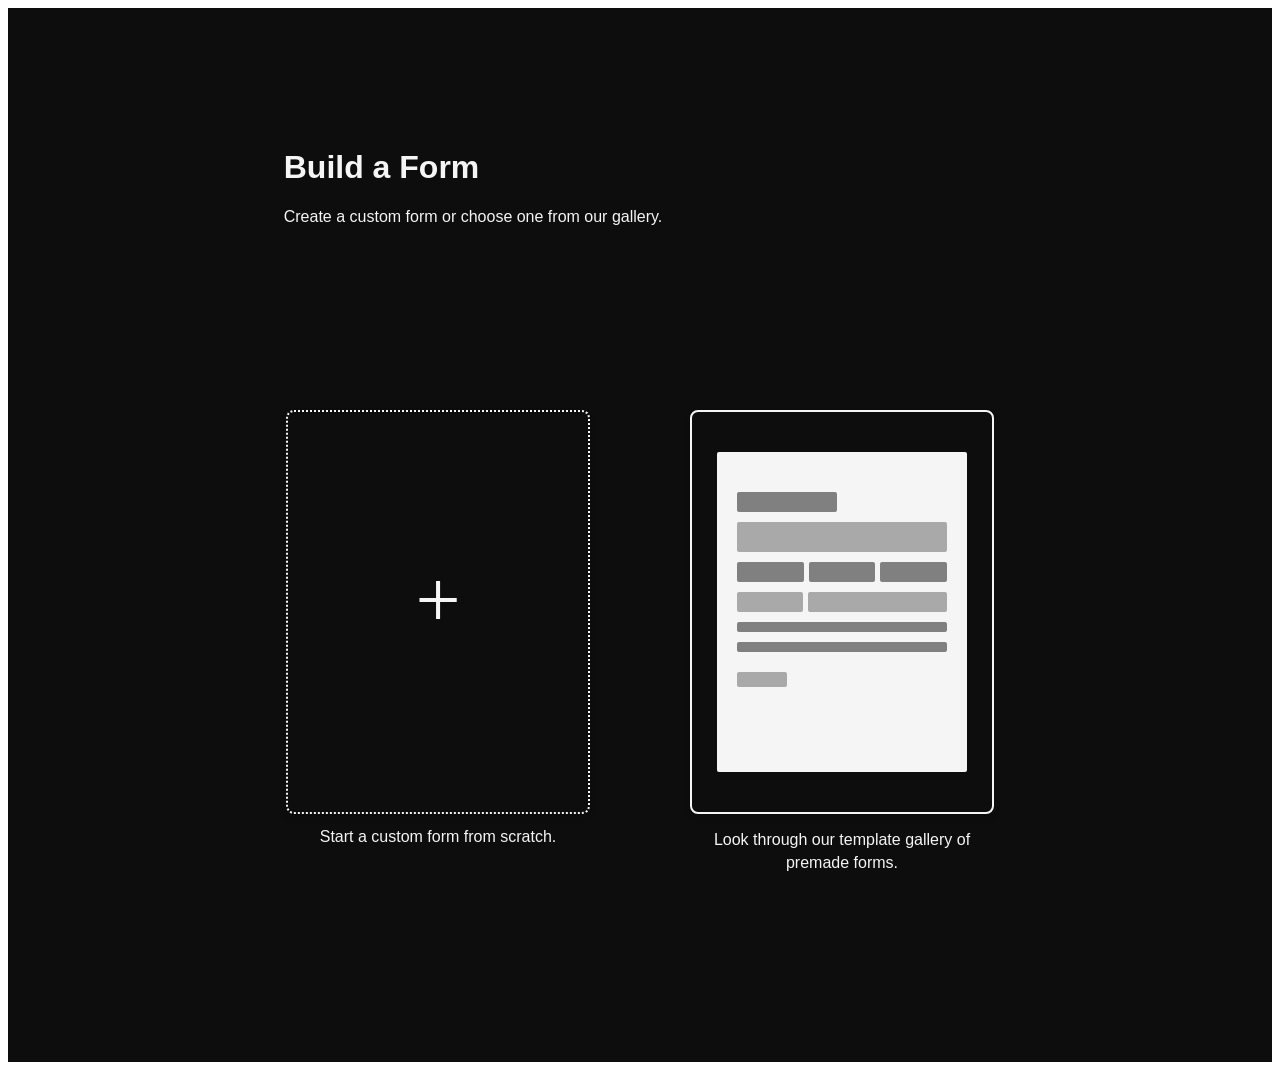
==== index.html @ 1c666b49 "forgot to add the updated styles to the intro or index page whichever you want to call it for the ne" ====
<!DOCTYPE html>
<html lang="en">

<head>
    <meta charset="UTF-8">
    <meta name="viewport" content="width=device-width, initial-scale=1.0">
    <title>Secure Form Builder - Introductory Page</title>
    <!--and links-->

    <style>
        .full_splash_container {
            display: flex;
            flex-direction: column;
            background: rgba(0, 0, 0, 0.95);
            width: 100%;
            justify-content: center;
            align-items: center;
            padding-top: 40px;
        }


        .text_instruction {
            color: #f5f5f5;
            font-family: Helvetica;
            position: relative;
            left: -167px;
            font-weight: 300;
            top: 80px
        }

        .form_builder_entry_screen {
            display: flex;
            width: 100%;
            justify-content: center;
            align-items: center;
            height: 100vh;
            gap: 100px;
        }

        .build_form_from_scratch,
        .build_form_from_template,
        .last_form_you_were_working_on {
            transition: transform 0.3s ease, box-shadow 0.3s ease;
            box-shadow: 0 4px 6px rgba(0, 0, 0, 0.1);
        }

        .build_form_from_scratch {
            border-radius: 8px;
            height: 400px;
            border: 2px dotted #f5f5f5;
            width: 300px;
            display: flex;
            justify-content: center;
            align-items: center;
            flex-direction: column;
        }

        .build_form_from_scratch:hover {
            transform: translateY(-5px);
            box-shadow: 0 6px 12px rgba(0, 0, 0, 0.2);
        }

        .build_form_from_scratch .inner_plus,
        .reload_old_form_icon {
            color: #f5f5f5;
            font-size: 80px;
        }

        .build_form_from_template {
            border-radius: 8px;
            height: 400px;
            border: 2px solid #f5f5f5;
            width: 300px;
            display: flex;
            justify-content: center;
            align-items: center;
            flex-direction: column;
        }

        .build_form_from_template:hover {
            transform: translateY(-5px);
            box-shadow: 0 6px 12px rgba(0, 0, 0, 0.2);
        }

        .build_form_from_template .inner_doc_template_example {
            width: 70%;
            height: 70%;
            background-color: #f5f5f5;
            border-radius: 2px;
            display: flex;
            flex-direction: column;
            padding: 20px;
        }

        .last_form_you_were_working_on {
            border-radius: 8px;
            height: 400px;
            border: 2px solid #f5f5f5;
            width: 300px;
            display: flex;
            justify-content: center;
            align-items: center;
            flex-direction: column;
        }

        .inner_doc_template_example {
            position: relative;
            top: 23px;
        }

        .build_form_from_scratch .instructional_text {
            position: relative;
            top: 180px;
            color: #f5f5f5;
            font-family: Helvetica;
            line-height: 1.4;
            text-align: center;
        }

        .build_form_from_template .instructional_text {
            position: relative;
            top: 80px;
            color: #f5f5f5;
            font-family: Helvetica;
            line-height: 1.4;
            text-align: center;
        }

        .inner_top_header_ex {
            width: 100px;
            height: 20px;
            background-color: grey;
            margin-top: 20px;
            border-radius: 2px;
        }

        .description_icon_spot {
            width: 100%;
            height: 30px;
            background-color: darkgrey;
            margin-top: 10px;
            border-radius: 2px;
        }

        .quarter_position_container {
            display: flex;
            align-items: center;
            gap: 5px;
            margin-top: 10px;
        }

        .quarter_position_container .quarter_form_icon {
            width: 33.33%;
            height: 20px;
            background-color: grey;
            border-radius: 2px;
        }

        .three_quarter_one_quarter_container {
            display: flex;
            width: 100%;
            gap: 5px;
            margin-top: 10px;
        }

        .one_quarter_ex,
        .three_quarter_ex {
            background-color: darkgrey;
            height: 20px;
            border-radius: 2px;

        }

        .one_quarter_ex {
            width: 33.33%;
        }

        .three_quarter_ex {
            width: 70%;
        }

        .long_bar_icon {
            width: 100%;
            height: 10px;
            background-color: grey;
            margin-top: 10px;
            border-radius: 2px;
        }

        .button_icon_ex {
            background-color: darkgrey;
            width: 50px;
            height: 15px;
            margin-top: 20px;
            border-radius: 2px;
        }
    </style>
</head>


<body>




    <div class="full_splash_container">
        <div class="text_instruction">
            <h1>Build a Form</h1>
            <p>Create a custom form or choose one from our gallery.</p>
        </div>
        <div class="form_builder_entry_screen">
            <div class="build_form_from_scratch">
                <div class="inner_plus">+</div>
                <div class="instructional_text">
                    <span>Start a custom form from scratch.</span>
                </div>
            </div>
            <div class="build_form_from_template">
                <div class="inner_doc_template_example">
                    <div class="inner_top_header_ex"></div>
                    <div class="description_icon_spot"></div>
                    <div class="quarter_position_container">
                        <div class="quarter_form_icon"></div>
                        <div class="quarter_form_icon"></div>
                        <div class="quarter_form_icon"></div>
                    </div>
                    <div class="three_quarter_one_quarter_container">
                        <div class="one_quarter_ex"></div>
                        <div class="three_quarter_ex"></div>
                    </div>
                    <div class="long_bar_icon"></div>
                    <div class="long_bar_icon"></div>

                    <div class="button_icon_ex"></div>

                </div>
                <div class="instructional_text">
                    <span>Look through our template gallery of premade forms.</span>
                </div>
            </div>

            <div class="last_form_you_were_working_on">
                <div class="reload_old_form_icon">...</div>
            </div>
        </div>
    </div>





    <script>
        //If Local Storage Show Extra Card Option If not Dont
        document.addEventListener('DOMContentLoaded', function () {
            // Check if there is recent activity (formData in localStorage)
            if (localStorage.getItem('formData')) {
                // Show the div indicating recent activity
                document.querySelector('.last_form_you_were_working_on').style.display = 'block';
            } else {
                // Hide the div indicating recent activity
                document.querySelector('.last_form_you_were_working_on').style.display = 'none';
            }
        });

        //If click on blank option take to blank page using hash
        document.querySelector('.build_form_from_scratch').addEventListener('click', function () {
            window.location.href = 'form_builder_app.html#blank';
        });

        //If click on template take to builder with template hash 
        document.querySelector('.build_form_from_template').addEventListener('click', function () {
            window.location.href = 'form_builder_app.html#template';
        });

        document.querySelector('.build_form_from_template').addEventListener('click', function () {
            window.location.href = 'form_builder_app.html#previousSave';
        });
    </script>




</body>



</html>
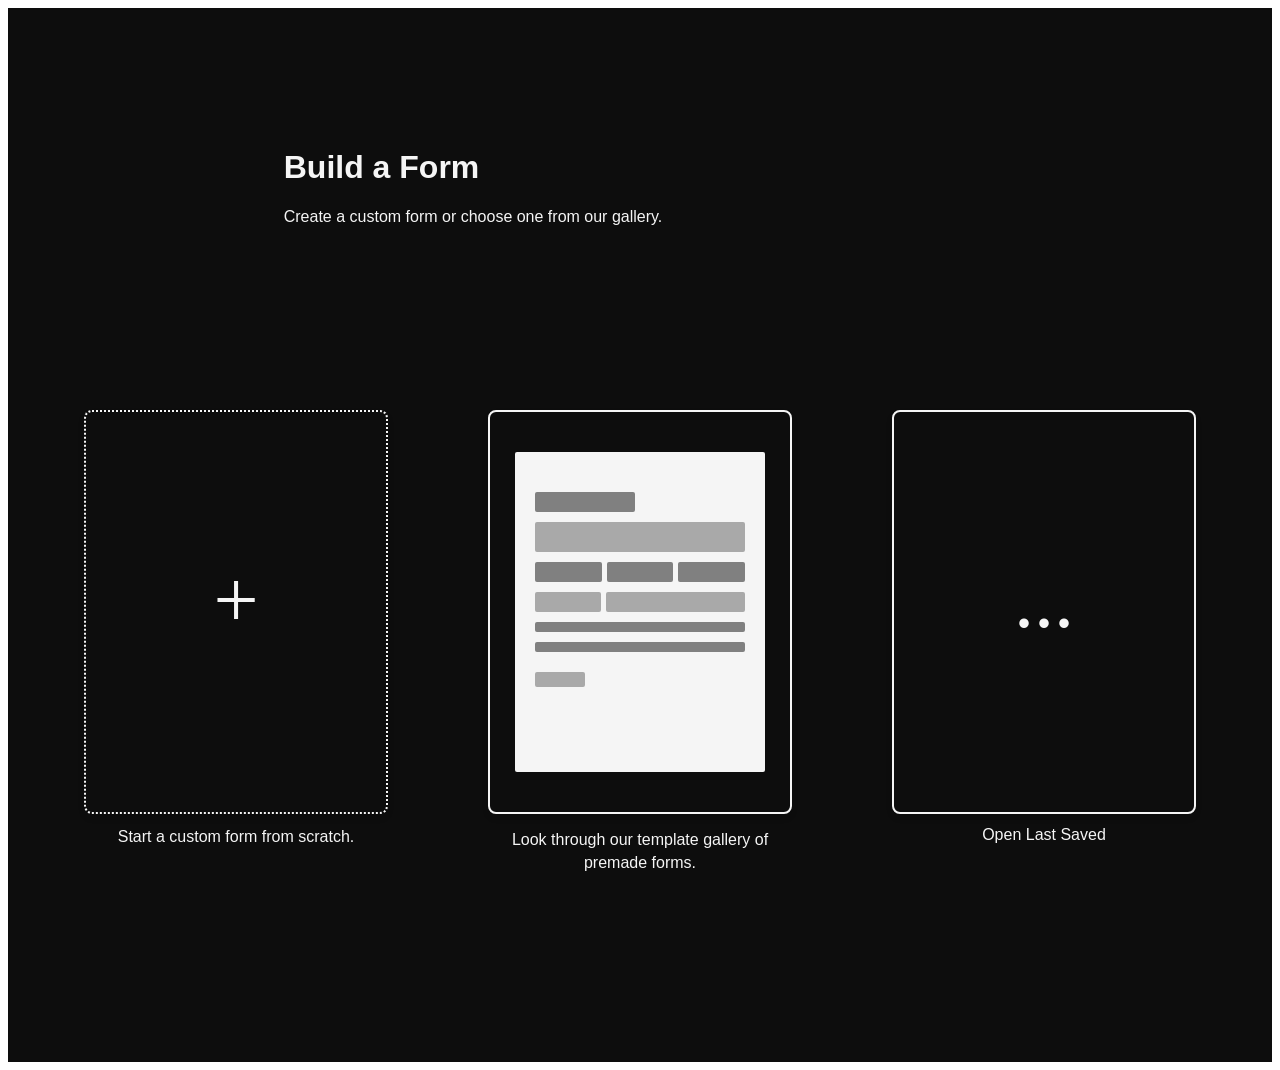
==== commit 657fb79a: "Updated 3rd option on intro screen to show last date saved and fixed css" ====
--- a/index.html
+++ b/index.html
@@ -18,14 +18,13 @@
             padding-top: 40px;
         }
 
-
         .text_instruction {
             color: #f5f5f5;
             font-family: Helvetica;
             position: relative;
             left: -167px;
             font-weight: 300;
-            top: 80px
+            top: 80px;
         }
 
         .form_builder_entry_screen {
@@ -35,6 +34,12 @@
             align-items: center;
             height: 100vh;
             gap: 100px;
+        }
+
+        .build_form_from_scratch:hover,
+        .build_form_from_template:hover,
+        .last_form_you_were_working_on:hover {
+            cursor: pointer;
         }
 
         .build_form_from_scratch,
@@ -97,10 +102,15 @@
             height: 400px;
             border: 2px solid #f5f5f5;
             width: 300px;
-            display: flex;
-            justify-content: center;
-            align-items: center;
-            flex-direction: column;
+            display: flex !important;
+            justify-content: center !important;
+            align-items: center !important;
+            flex-direction: column !important;
+        }
+
+        .last_form_you_were_working_on:hover {
+            transform: translateY(-5px);
+            box-shadow: 0 6px 12px rgba(22, 94, 130, 0.2);
         }
 
         .inner_doc_template_example {
@@ -120,6 +130,15 @@
         .build_form_from_template .instructional_text {
             position: relative;
             top: 80px;
+            color: #f5f5f5;
+            font-family: Helvetica;
+            line-height: 1.4;
+            text-align: center;
+        }
+
+        .last_form_you_were_working_on .instructional_text {
+            position: relative;
+            top: 178px;
             color: #f5f5f5;
             font-family: Helvetica;
             line-height: 1.4;
@@ -168,7 +187,6 @@
             background-color: darkgrey;
             height: 20px;
             border-radius: 2px;
-
         }
 
         .one_quarter_ex {
@@ -241,6 +259,10 @@
 
             <div class="last_form_you_were_working_on">
                 <div class="reload_old_form_icon">...</div>
+                <div class="instructional_text">
+                    <span>Open Last Saved</span>
+                    <span class="savedTime"></span>
+                </div>
             </div>
         </div>
     </div>
@@ -250,36 +272,51 @@
 
 
     <script>
-        //If Local Storage Show Extra Card Option If not Dont
         document.addEventListener('DOMContentLoaded', function () {
             // Check if there is recent activity (formData in localStorage)
             if (localStorage.getItem('formData')) {
                 // Show the div indicating recent activity
                 document.querySelector('.last_form_you_were_working_on').style.display = 'block';
+                // Retrieve the last saved datetime
+                const lastSavedDateTime = new Date(Number(localStorage.getItem('lastSavedDateTime')));
+                // Display the last saved datetime in a specific format (e.g., MM/DD/YYYY HH:MM:SS)
+                document.querySelector('.savedTime').textContent = lastSavedDateTime.toLocaleString();
             } else {
                 // Hide the div indicating recent activity
                 document.querySelector('.last_form_you_were_working_on').style.display = 'none';
             }
         });
 
-        //If click on blank option take to blank page using hash
+        // If click on blank option, take to blank page using hash and clear localStorage
         document.querySelector('.build_form_from_scratch').addEventListener('click', function () {
+            localStorage.clear();
             window.location.href = 'form_builder_app.html#blank';
         });
 
-        //If click on template take to builder with template hash 
+        // If click on template, take to builder with template hash
         document.querySelector('.build_form_from_template').addEventListener('click', function () {
             window.location.href = 'form_builder_app.html#template';
         });
 
-        document.querySelector('.build_form_from_template').addEventListener('click', function () {
-            window.location.href = 'form_builder_app.html#previousSave';
+        // If click on previousSave and localStorage has data, take to previousSave page without clearing localStorage
+        document.querySelector('.last_form_you_were_working_on').addEventListener('click', function () {
+            // Check if formData is present in localStorage
+            if (localStorage.getItem('formData')) {
+                // If present, redirect to the blank page without clearing localStorage
+                window.location.href = 'form_builder_app.html#blank';
+            } else {
+                // If not present, do nothing
+                // Alternatively, you can redirect to a default page or display a message
+            }
         });
     </script>
 
 
 
 
+
+
+
 </body>
 
 
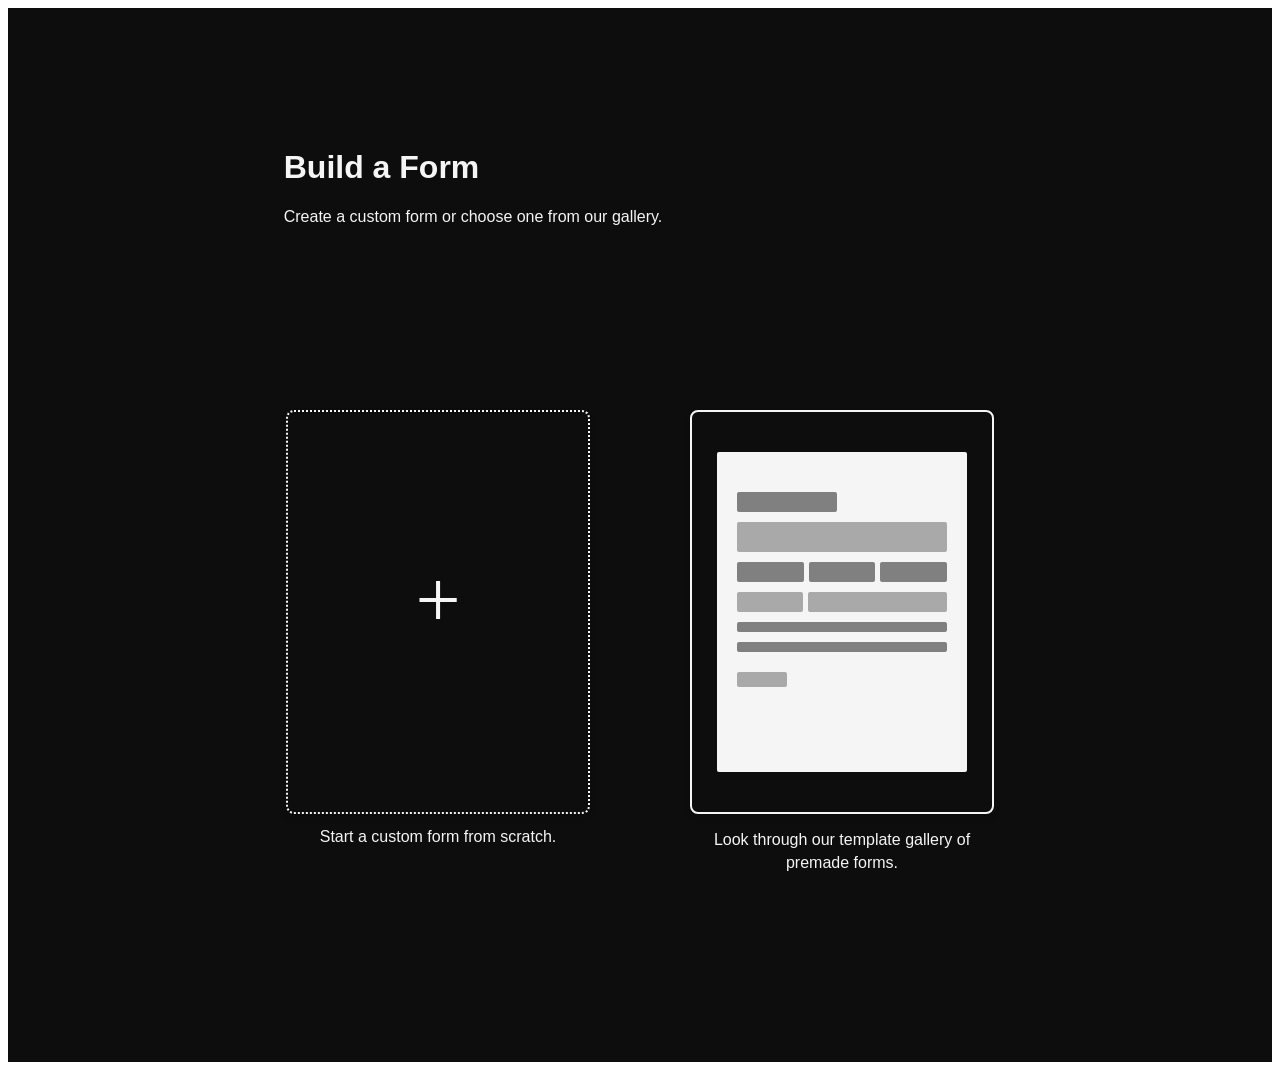
==== commit 77b6f516: "updated to hide last opened file card if no formData present" ====
--- a/index.html
+++ b/index.html
@@ -102,7 +102,7 @@
             height: 400px;
             border: 2px solid #f5f5f5;
             width: 300px;
-            display: flex !important;
+            display: flex;
             justify-content: center !important;
             align-items: center !important;
             flex-direction: column !important;
@@ -277,10 +277,11 @@
             if (localStorage.getItem('formData')) {
                 // Show the div indicating recent activity
                 document.querySelector('.last_form_you_were_working_on').style.display = 'block';
-                // Retrieve the last saved datetime
+
+                // Display the last saved datetime
                 const lastSavedDateTime = new Date(Number(localStorage.getItem('lastSavedDateTime')));
-                // Display the last saved datetime in a specific format (e.g., MM/DD/YYYY HH:MM:SS)
-                document.querySelector('.savedTime').textContent = lastSavedDateTime.toLocaleString();
+                document.querySelector('.savedTime').textContent = lastSavedDateTime
+            .toLocaleString(); // Display in a human-readable format
             } else {
                 // Hide the div indicating recent activity
                 document.querySelector('.last_form_you_were_working_on').style.display = 'none';
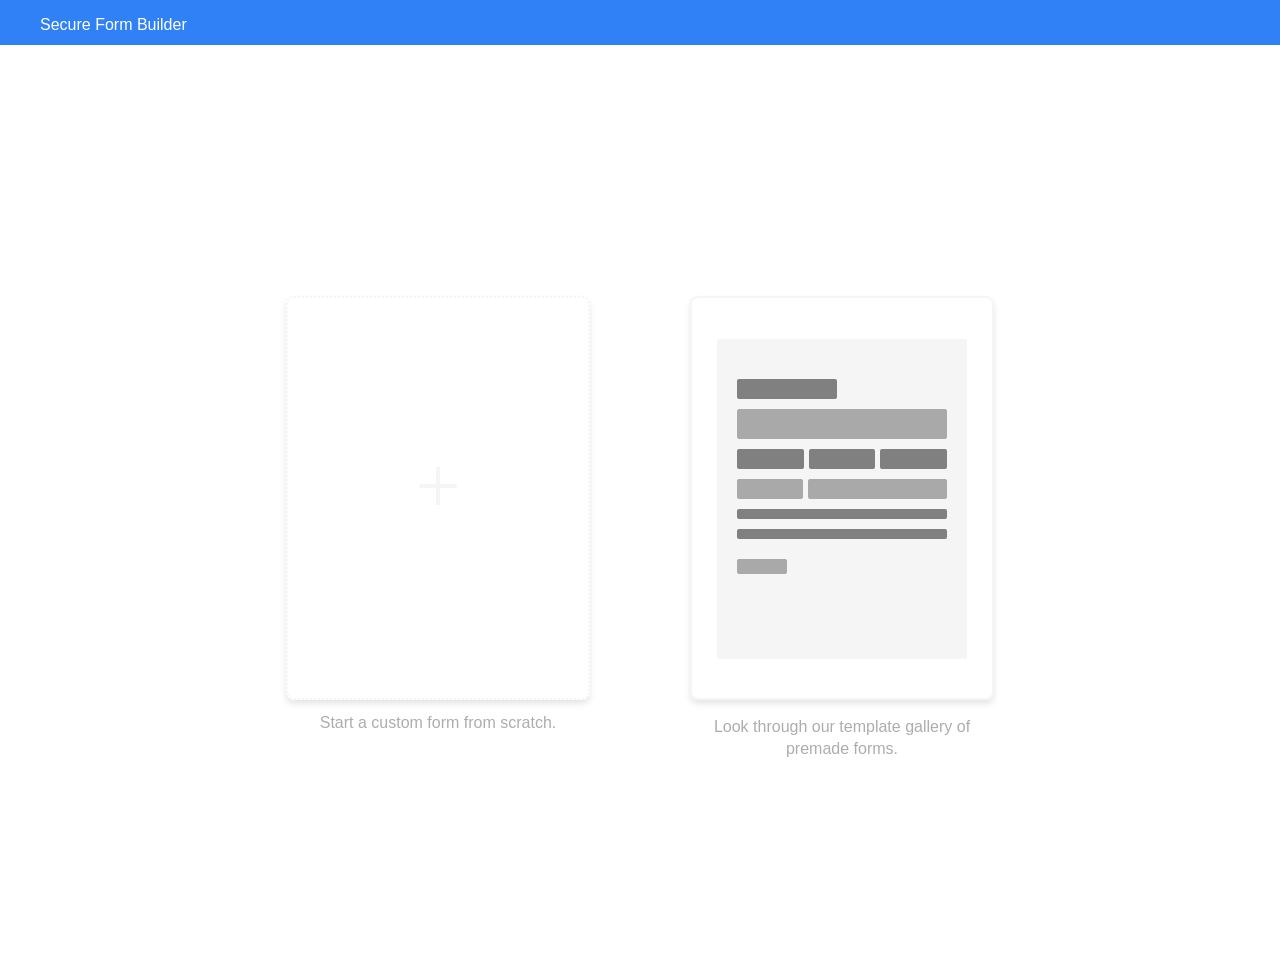
==== commit 5b9a0cf9: "Update 100 - Calling this 100 because it is the best the app has been since it was started - so many" ====
--- a/index.html
+++ b/index.html
@@ -8,10 +8,14 @@
     <!--and links-->
 
     <style>
+        .body {
+            position: relative;
+        }
+
         .full_splash_container {
             display: flex;
             flex-direction: column;
-            background: rgba(0, 0, 0, 0.95);
+            background: rgba(255, 255, 255, 0.95);
             width: 100%;
             justify-content: center;
             align-items: center;
@@ -19,12 +23,13 @@
         }
 
         .text_instruction {
-            color: #f5f5f5;
+            color: #3080F6;
             font-family: Helvetica;
             position: relative;
             left: -167px;
             font-weight: 300;
             top: 80px;
+            display: none;
         }
 
         .form_builder_entry_screen {
@@ -121,7 +126,7 @@
         .build_form_from_scratch .instructional_text {
             position: relative;
             top: 180px;
-            color: #f5f5f5;
+            color: rgb(172, 173, 175);
             font-family: Helvetica;
             line-height: 1.4;
             text-align: center;
@@ -130,7 +135,7 @@
         .build_form_from_template .instructional_text {
             position: relative;
             top: 80px;
-            color: #f5f5f5;
+            color: rgb(172, 173, 175);
             font-family: Helvetica;
             line-height: 1.4;
             text-align: center;
@@ -139,7 +144,7 @@
         .last_form_you_were_working_on .instructional_text {
             position: relative;
             top: 178px;
-            color: #f5f5f5;
+            color: rgb(172, 173, 175);
             font-family: Helvetica;
             line-height: 1.4;
             text-align: center;
@@ -212,13 +217,40 @@
             margin-top: 20px;
             border-radius: 2px;
         }
+
+
+        .builder_top_bar {
+            position: absolute;
+            width: 100% !important;
+            top: 0;
+            left: 0;
+            height: 40px;
+            background-color: #3080F6;
+        }
+
+        .builder_top_bar {
+            display: flex;
+            align-items: center;
+            padding-top: 5px;
+        }
+
+        .builder_top_bar ul {
+            list-style-type: none;
+            color: white;
+            font-family: Helvetica;
+            
+        }
     </style>
 </head>
 
 
 <body>
 
-
+    <div class="builder_top_bar">
+        <ul>
+            <li>Secure Form Builder</li>
+        </ul>
+    </div>
 
 
     <div class="full_splash_container">
@@ -276,12 +308,12 @@
             // Check if there is recent activity (formData in localStorage)
             if (localStorage.getItem('formData')) {
                 // Show the div indicating recent activity
-                document.querySelector('.last_form_you_were_working_on').style.display = 'block';
+                document.querySelector('.last_form_you_were_working_on').style.display = 'flex';
 
                 // Display the last saved datetime
                 const lastSavedDateTime = new Date(Number(localStorage.getItem('lastSavedDateTime')));
                 document.querySelector('.savedTime').textContent = lastSavedDateTime
-            .toLocaleString(); // Display in a human-readable format
+                    .toLocaleString(); // Display in a human-readable format
             } else {
                 // Hide the div indicating recent activity
                 document.querySelector('.last_form_you_were_working_on').style.display = 'none';
